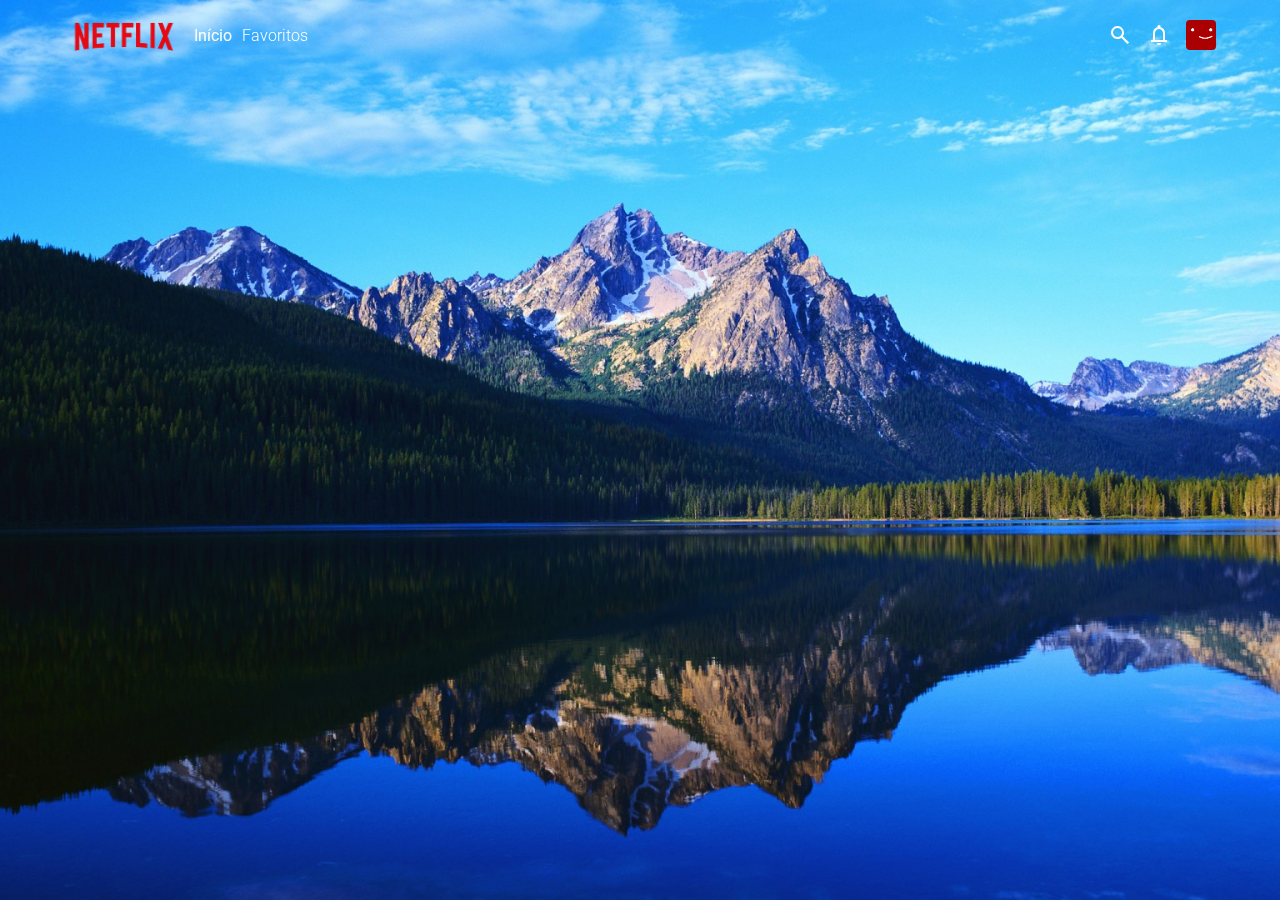
==== content.html @ c28ffc98 "first commit" ====
<!DOCTYPE html>
<html lang="pt-br">
  <head>
    <meta charset="UTF-8" />
    <meta http-equiv="X-UA-Compatible" content="IE=edge" />
    <meta name="viewport" content="width=device-width, initial-scale=1.0" />
    <link rel="shortcut icon" href="imagens/favicon.ico" type="image/x-icon" />
    <link rel="stylesheet" href="content.css" />
    <link
      rel="stylesheet"
      href="https://fonts.googleapis.com/css2?family=Material+Symbols+Outlined:opsz,wght,FILL,GRAD@48,400,0,0"
    />
    <link
      rel="stylesheet"
      href="https://fonts.googleapis.com/css2?family=Material+Symbols+Outlined:opsz,wght,FILL,GRAD@48,400,0,0"
    />
    <link
      rel="stylesheet"
      href="https://fonts.googleapis.com/css2?family=Material+Symbols+Outlined:opsz,wght,FILL,GRAD@48,400,0,0"
    />
    <title>Netflix</title>
  </head>
  <body>
    <!-- Nav -->
    <div class="nav-container">
      <nav>
        <div class="nav-left">
          <img src="imagens/netflix.png" alt="" />
          <span>Início</span>
          <span>Favoritos</span>
        </div>

        <div class="nav-rigth">
          <span id="lupa" class="material-symbols-outlined"> search </span>
          <span id="sino" class="material-symbols-outlined">notifications</span>
          <img src="imagens/Profile.jpeg" alt="" />
        </div>
      </nav>
    </div>

    <!-- Movie -->
    <div class="movie"></div>

    <!-- Trends -->

    <div class="trends">
      <img src="./imagens/film.jpg" alt="" />
    </div>
  </body>
</html>
---- content.css ----
@charset "UTF-8";
@import url("https://fonts.googleapis.com/css2?family=Roboto:wght@100;300;400;700&display=swap");

* {
  padding: 0;
  border: 0;
  margin: 0;
  box-sizing: border-box;
}

body {
  font-family: "Roboto", sans-serif;
  height: 100vh;
  background-color: rgb(17, 17, 17);
  color: #fff;
}

.nav-container {
  display: flex;
  width: 100vw;
  justify-content: center;
  align-items: center;
}

nav {
  display: flex;
  position: fixed;
  top: 0%;
  justify-content: space-between;
  width: 90%;
}

.nav-left {
  display: flex;
  justify-content: center;
  align-items: center;
  gap: 10px;
}

.nav-left img {
  width: 120px;
  height: 70px;
}

.nav-left span:first-child {
  font-weight: 400;
}

.nav-left span:last-child {
  font-weight: 300;
}

.nav-rigth {
  display: flex;
  justify-content: center;
  align-items: center;
  gap: 15px;
}

.nav-rigth img {
  width: 30px;
  height: 30px;
  border-radius: 4px;
}

.movie {
  display: flex;
  justify-content: center;
  align-items: center;
}

nav span {
  cursor: pointer;
}

.trends {
  display: flex;
  justify-content: center;
  align-items: center;
  height: 100vh;
  width: 100vw;
  position: absolute;
  top: 0;
  left: 0;
  z-index: -10;
}

.trends img {
  width: 100%;
  height: 100%;
  object-fit: cover;
}
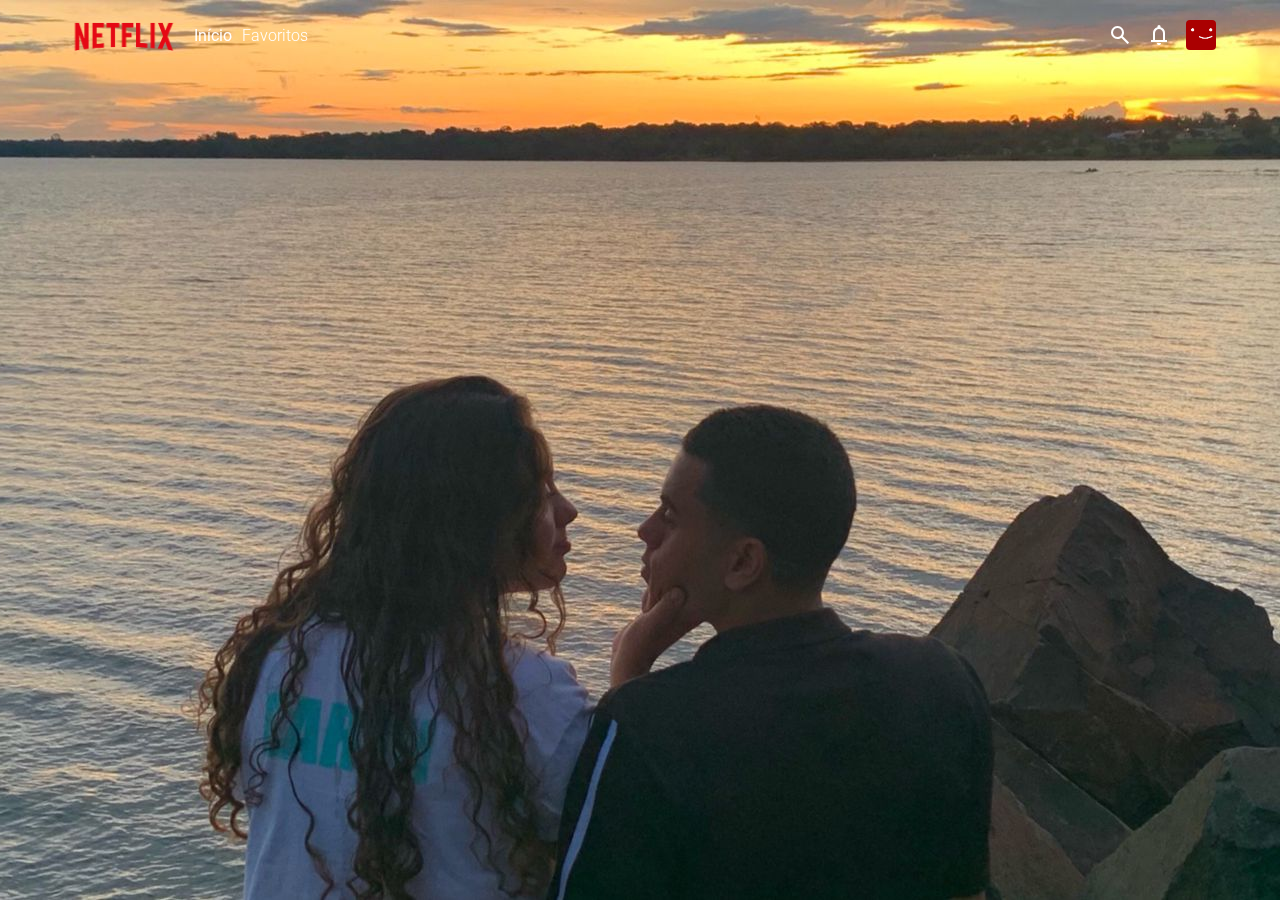
==== commit 497443ea: "photos" ====
--- a/content.html
+++ b/content.html
@@ -44,7 +44,7 @@
     <!-- Trends -->
 
     <div class="trends">
-      <img src="./imagens/film.jpg" alt="" />
+      <img src="./imagens/film2.jpg" alt="" />
     </div>
   </body>
 </html>
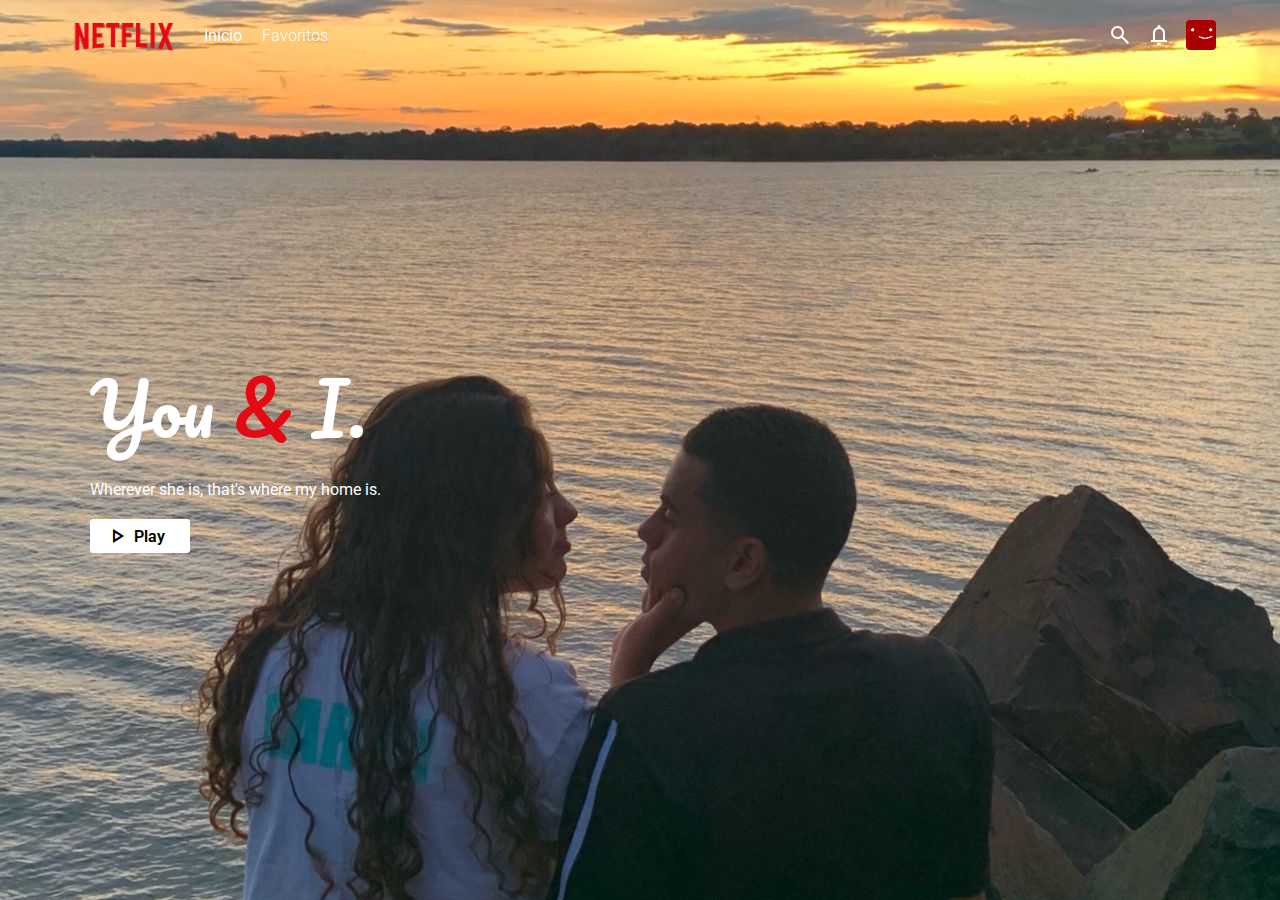
==== commit a275d08f: "Firts Movie" ====
--- a/content.html
+++ b/content.html
@@ -1,50 +1,57 @@
 <!DOCTYPE html>
 <html lang="pt-br">
-  <head>
-    <meta charset="UTF-8" />
-    <meta http-equiv="X-UA-Compatible" content="IE=edge" />
-    <meta name="viewport" content="width=device-width, initial-scale=1.0" />
-    <link rel="shortcut icon" href="imagens/favicon.ico" type="image/x-icon" />
-    <link rel="stylesheet" href="content.css" />
-    <link
-      rel="stylesheet"
-      href="https://fonts.googleapis.com/css2?family=Material+Symbols+Outlined:opsz,wght,FILL,GRAD@48,400,0,0"
-    />
-    <link
-      rel="stylesheet"
-      href="https://fonts.googleapis.com/css2?family=Material+Symbols+Outlined:opsz,wght,FILL,GRAD@48,400,0,0"
-    />
-    <link
-      rel="stylesheet"
-      href="https://fonts.googleapis.com/css2?family=Material+Symbols+Outlined:opsz,wght,FILL,GRAD@48,400,0,0"
-    />
-    <title>Netflix</title>
-  </head>
-  <body>
-    <!-- Nav -->
-    <div class="nav-container">
-      <nav>
-        <div class="nav-left">
-          <img src="imagens/netflix.png" alt="" />
-          <span>Início</span>
-          <span>Favoritos</span>
-        </div>
 
-        <div class="nav-rigth">
-          <span id="lupa" class="material-symbols-outlined"> search </span>
-          <span id="sino" class="material-symbols-outlined">notifications</span>
-          <img src="imagens/Profile.jpeg" alt="" />
-        </div>
-      </nav>
+<head>
+  <meta charset="UTF-8" />
+  <meta http-equiv="X-UA-Compatible" content="IE=edge" />
+  <meta name="viewport" content="width=device-width, initial-scale=1.0" />
+  <link rel="shortcut icon" href="imagens/favicon.ico" type="image/x-icon" />
+  <link rel="stylesheet" href="content.css" />
+  <link rel="stylesheet" href="https://fonts.googleapis.com/css2?family=Material+Symbols+Outlined:opsz,wght,FILL,GRAD@48,400,0,0"
+  />
+  <link rel="stylesheet" href="https://fonts.googleapis.com/css2?family=Material+Symbols+Outlined:opsz,wght,FILL,GRAD@48,400,0,0"
+  />
+  <link rel="stylesheet" href="https://fonts.googleapis.com/css2?family=Material+Symbols+Outlined:opsz,wght,FILL,GRAD@48,400,0,0"
+  />
+  <link rel="stylesheet" href="https://fonts.googleapis.com/css2?family=Material+Symbols+Outlined:opsz,wght,FILL,GRAD@48,400,1,200" />
+  <title>Netflix</title>
+</head>
+
+<body>
+  <!-- Nav -->
+  <div class="nav-container">
+    <nav>
+      <div class="nav-left">
+        <img src="imagens/netflix.png" alt="" />
+        <span>Início</span>
+        <span>Favoritos</span>
+      </div>
+
+      <div class="nav-rigth">
+        <span id="lupa" class="material-symbols-outlined"> search </span>
+        <span id="sino" class="material-symbols-outlined">notifications</span>
+        <img src="imagens/Profile.jpeg" alt="" />
+      </div>
+    </nav>
+  </div>
+
+  <!-- Movie -->
+  <div class="movie"></div>
+
+  <!-- Trends -->
+
+  <div class="trends">
+    <img src="./imagens/film2.jpg" alt="" />
+
+    <div class="container">
+      <p class="title"> You <span class="and">&</span> I. </p>
+      <p class="description"> Wherever she is, that's where my home is. </p>
+      <a href="#">
+        <span id="Play" class="material-symbols-outlined">play_arrow</span>
+        Play
+      </a>
     </div>
+  </div>
+</body>
 
-    <!-- Movie -->
-    <div class="movie"></div>
-
-    <!-- Trends -->
-
-    <div class="trends">
-      <img src="./imagens/film2.jpg" alt="" />
-    </div>
-  </body>
-</html>
+</html>--- a/content.css
+++ b/content.css
@@ -1,5 +1,7 @@
 @charset "UTF-8";
 @import url("https://fonts.googleapis.com/css2?family=Roboto:wght@100;300;400;700&display=swap");
+@import url('https://fonts.googleapis.com/css2?family=Pacifico&display=swap');
+
 
 * {
   padding: 0;
@@ -28,13 +30,14 @@
   top: 0%;
   justify-content: space-between;
   width: 90%;
+  z-index: 10
 }
 
 .nav-left {
   display: flex;
   justify-content: center;
   align-items: center;
-  gap: 10px;
+  gap: 20px;
 }
 
 .nav-left img {
@@ -43,7 +46,7 @@
 }
 
 .nav-left span:first-child {
-  font-weight: 400;
+  font-weight: 600;
 }
 
 .nav-left span:last-child {
@@ -82,11 +85,46 @@
   position: absolute;
   top: 0;
   left: 0;
-  z-index: -10;
 }
 
 .trends img {
   width: 100%;
   height: 100%;
   object-fit: cover;
+  position: relative
 }
+
+.container {
+  display: flex;
+  flex-direction: column;
+  gap: 10px;
+  position: absolute;
+  left: 7%;
+}
+
+.container .title{
+  font-size: 70px;
+  font-family: 'Pacifico', cursive;
+}
+
+.and{
+  color: #E50914
+}
+
+
+.container a{
+  width: max-content;
+  text-decoration: none;
+  cursor: pointer ;
+  display: flex;
+  justify-content: center;
+  align-items: center;
+  font-family: "Roboto", sans-serif;
+  font-weight: 600;
+  margin-top: 10px;
+  gap: 5px;
+  padding: 5px 25px 5px 15px;
+  border-radius: 3px;
+  background: #fff;
+  color: #000
+}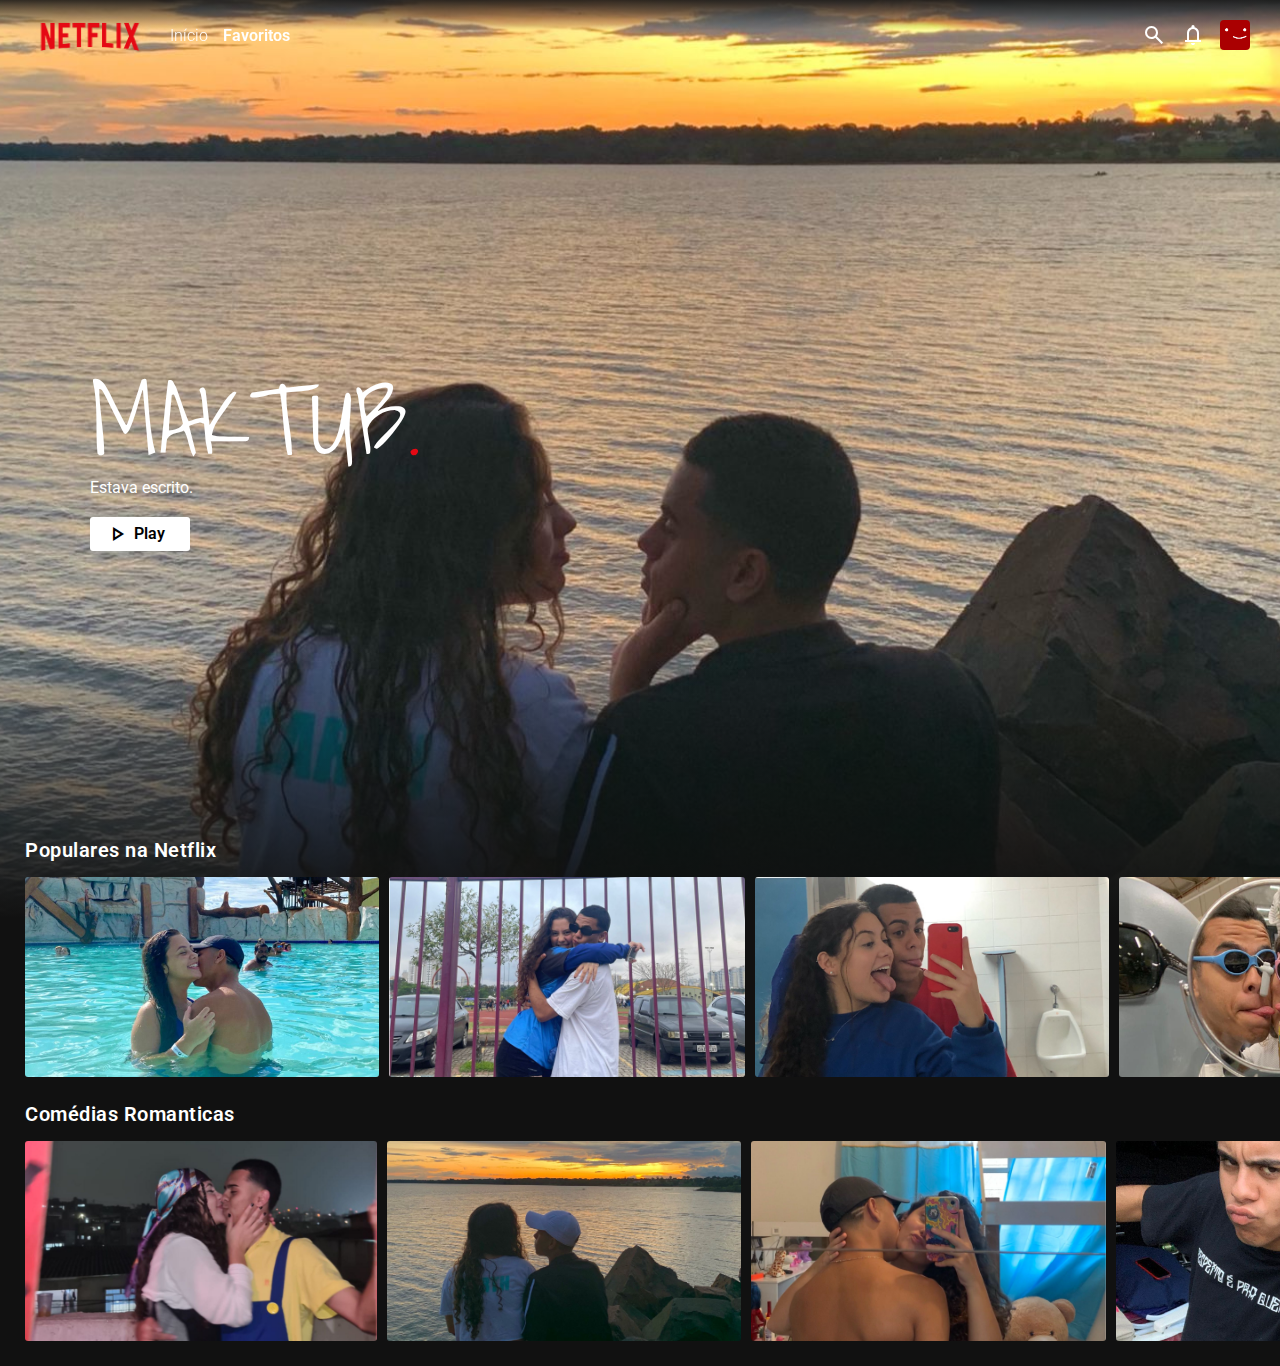
==== commit db5e3b89: "All modified" ====
--- a/content.html
+++ b/content.html
@@ -1,57 +1,99 @@
 <!DOCTYPE html>
 <html lang="pt-br">
+  <head>
+    <meta charset="UTF-8" />
+    <meta http-equiv="X-UA-Compatible" content="IE=edge" />
+    <meta name="viewport" content="width=device-width, initial-scale=1.0" />
+    <link rel="shortcut icon" href="imagens/favicon.ico" type="image/x-icon" />
+    <link rel="stylesheet" href="content.css" />
+    <link
+      rel="stylesheet"
+      href="https://fonts.googleapis.com/css2?family=Material+Symbols+Outlined:opsz,wght,FILL,GRAD@48,400,0,0"
+    />
+    <link
+      rel="stylesheet"
+      href="https://fonts.googleapis.com/css2?family=Material+Symbols+Outlined:opsz,wght,FILL,GRAD@48,400,0,0"
+    />
+    <link
+      rel="stylesheet"
+      href="https://fonts.googleapis.com/css2?family=Material+Symbols+Outlined:opsz,wght,FILL,GRAD@48,400,0,0"
+    />
+    <link
+      rel="stylesheet"
+      href="https://fonts.googleapis.com/css2?family=Material+Symbols+Outlined:opsz,wght,FILL,GRAD@48,400,1,200"
+    />
+    <title>Netflix</title>
+  </head>
 
-<head>
-  <meta charset="UTF-8" />
-  <meta http-equiv="X-UA-Compatible" content="IE=edge" />
-  <meta name="viewport" content="width=device-width, initial-scale=1.0" />
-  <link rel="shortcut icon" href="imagens/favicon.ico" type="image/x-icon" />
-  <link rel="stylesheet" href="content.css" />
-  <link rel="stylesheet" href="https://fonts.googleapis.com/css2?family=Material+Symbols+Outlined:opsz,wght,FILL,GRAD@48,400,0,0"
-  />
-  <link rel="stylesheet" href="https://fonts.googleapis.com/css2?family=Material+Symbols+Outlined:opsz,wght,FILL,GRAD@48,400,0,0"
-  />
-  <link rel="stylesheet" href="https://fonts.googleapis.com/css2?family=Material+Symbols+Outlined:opsz,wght,FILL,GRAD@48,400,0,0"
-  />
-  <link rel="stylesheet" href="https://fonts.googleapis.com/css2?family=Material+Symbols+Outlined:opsz,wght,FILL,GRAD@48,400,1,200" />
-  <title>Netflix</title>
-</head>
+  <body>
+    <script src="content.js"></script>
 
-<body>
-  <!-- Nav -->
-  <div class="nav-container">
-    <nav>
-      <div class="nav-left">
-        <img src="imagens/netflix.png" alt="" />
-        <span>Início</span>
-        <span>Favoritos</span>
+    <!-- Nav -->
+    <div class="nav-container">
+      <nav>
+        <div class="nav-left">
+          <img src="imagens/netflix.png" alt="" />
+          <div class="spanDesktop">
+            <span>Início</span>
+            <span>Favoritos</span>
+          </div>
+        </div>
+
+        <div class="nav-rigth">
+          <span id="lupa" class="material-symbols-outlined"> search </span>
+          <span id="sino" class="material-symbols-outlined">notifications</span>
+          <img src="imagens/Profile.jpeg" alt="" />
+        </div>
+      </nav>
+    </div>
+
+    <!-- Movie -->
+
+    <div class="movie">
+      <div class="gradienteTop"></div>
+      <img src="./imagens/film.jpg" alt="" class="ImgDesktop" />
+      <img src="./imagens/film2.jpg" alt="" class="ImgMobile" />
+
+      <div class="container">
+        <!-- <p class="title">You <span class="and">&</span> I.</p> -->
+        <p class="title">MAKTUB<span class="and">.</span></p>
+        <p class="description">Estava escrito.</p>
+        <a href="#">
+          <span id="Play" class="material-symbols-outlined">play_arrow</span>
+          Play
+        </a>
       </div>
 
-      <div class="nav-rigth">
-        <span id="lupa" class="material-symbols-outlined"> search </span>
-        <span id="sino" class="material-symbols-outlined">notifications</span>
-        <img src="imagens/Profile.jpeg" alt="" />
+      <div class="gradienteBottom"></div>
+    </div>
+
+    <!-- Trends -->
+
+    <div class="upEfect">
+      <h1 class="trendsTitle">Populares na Netflix</h1>
+
+      <div class="containerTrends">
+        <div class="trendFilms">
+          <img src="./imagens/trendFilme1.jpeg" alt="" />
+          <img src="./imagens/trendFilme2.jpeg" alt="" />
+          <img src="./imagens/trendFilme3.jpeg" alt="" />
+          <img src="./imagens/trendFilme4.jpeg" alt="" />
+          <img src="./imagens/trendFilme5.jpeg" alt="" />
+        </div>
       </div>
-    </nav>
-  </div>
+    </div>
 
-  <!-- Movie -->
-  <div class="movie"></div>
+    <div class="upEfect">
+      <h1 class="trendsTitle">Comédias Romanticas</h1>
 
-  <!-- Trends -->
-
-  <div class="trends">
-    <img src="./imagens/film2.jpg" alt="" />
-
-    <div class="container">
-      <p class="title"> You <span class="and">&</span> I. </p>
-      <p class="description"> Wherever she is, that's where my home is. </p>
-      <a href="#">
-        <span id="Play" class="material-symbols-outlined">play_arrow</span>
-        Play
-      </a>
+      <div class="containerTrends">
+        <div class="trendFilms">
+          <img src="./imagens/comedyFilme1.jpeg" alt="" />
+          <img src="./imagens/comedyFilme2.jpeg" alt="" />
+          <img src="./imagens/comedyFilme3.jpeg" alt="" />
+          <img src="./imagens/comedyFilme4.jpeg" alt="" />
+        </div>
+      </div>
     </div>
-  </div>
-</body>
-
-</html>+  </body>
+</html>
--- a/content.css
+++ b/content.css
@@ -1,7 +1,6 @@
 @charset "UTF-8";
 @import url("https://fonts.googleapis.com/css2?family=Roboto:wght@100;300;400;700&display=swap");
-@import url('https://fonts.googleapis.com/css2?family=Pacifico&display=swap');
-
+@import url("https://fonts.googleapis.com/css2?family=Shadows+Into+Light&display=swap");
 
 * {
   padding: 0;
@@ -11,15 +10,26 @@
 }
 
 body {
+  height: 100vh;
   font-family: "Roboto", sans-serif;
-  height: 100vh;
   background-color: rgb(17, 17, 17);
   color: #fff;
 }
 
+body::-webkit-scrollbar {
+  display: none;
+}
+
+body::-webkit-scrollbar-track {
+  background: transparent;
+}
+
+body::-webkit-scrollbar-thumb {
+  background: transparent;
+}
+
 .nav-container {
   display: flex;
-  width: 100vw;
   justify-content: center;
   align-items: center;
 }
@@ -27,10 +37,12 @@
 nav {
   display: flex;
   position: fixed;
+  justify-content: space-between;
   top: 0%;
-  justify-content: space-between;
-  width: 90%;
-  z-index: 10
+  width: 100%;
+  z-index: 10;
+  padding: 0 30px;
+  background-color: transparent;
 }
 
 .nav-left {
@@ -46,11 +58,11 @@
 }
 
 .nav-left span:first-child {
+  font-weight: 300;
+}
+
+.nav-left span:last-child {
   font-weight: 600;
-}
-
-.nav-left span:last-child {
-  font-weight: 300;
 }
 
 .nav-rigth {
@@ -65,33 +77,42 @@
   height: 30px;
   border-radius: 4px;
 }
-
-.movie {
-  display: flex;
-  justify-content: center;
-  align-items: center;
-}
-
 nav span {
   cursor: pointer;
 }
-
-.trends {
-  display: flex;
-  justify-content: center;
-  align-items: center;
-  height: 100vh;
-  width: 100vw;
-  position: absolute;
+.movie {
+  display: flex;
+  justify-content: center;
+  align-items: center;
+  height: 102vh;
+  width: 100%;
+  position: relative;
   top: 0;
   left: 0;
-}
-
-.trends img {
+  overflow: hidden;
+}
+
+.movie img {
   width: 100%;
   height: 100%;
   object-fit: cover;
-  position: relative
+  position: absolute;
+  z-index: -1;
+}
+.gradienteBottom {
+  position: absolute;
+  bottom: 0;
+  width: 100%;
+  height: 30%;
+  background: linear-gradient(rgba(0, 0, 0, 0), rgb(17, 17, 17));
+}
+
+.gradienteTop {
+  position: absolute;
+  top: -5px;
+  width: 100%;
+  height: 35px;
+  background: linear-gradient(rgb(17, 17, 17), rgba(0, 0, 0, 0));
 }
 
 .container {
@@ -102,20 +123,20 @@
   left: 7%;
 }
 
-.container .title{
-  font-size: 70px;
-  font-family: 'Pacifico', cursive;
-}
-
-.and{
-  color: #E50914
-}
-
-
-.container a{
+.container .title {
+  font-size: 100px;
+  line-height: 100px;
+  font-family: "Shadows Into Light", cursive;
+}
+
+.and {
+  color: #e50914;
+}
+
+.container a {
   width: max-content;
   text-decoration: none;
-  cursor: pointer ;
+  cursor: pointer;
   display: flex;
   justify-content: center;
   align-items: center;
@@ -126,5 +147,140 @@
   padding: 5px 25px 5px 15px;
   border-radius: 3px;
   background: #fff;
-  color: #000
-}+  color: #000;
+}
+
+/* Trends */
+
+.upEfect {
+  display: flex;
+  flex-direction: column;
+  gap: 15px;
+  padding-bottom: 20px;
+  transform: translateY(-80px);
+}
+
+.trendsTitle {
+  margin-left: 25px;
+  font-size: 20px;
+  font-weight: 600;
+  letter-spacing: 0.5px;
+}
+
+.containerTrends {
+  width: 100%;
+  display: flex;
+  flex-direction: column;
+  justify-content: center;
+  align-items: center;
+  overflow-x: scroll;
+  padding: 0 25px;
+  padding-bottom: 5px;
+}
+
+.containerTrends::-webkit-scrollbar {
+  height: 5px;
+}
+
+.containerTrends::-webkit-scrollbar-track {
+  background: transparent;
+}
+
+.containerTrends::-webkit-scrollbar-thumb {
+  background: rgba(255, 255, 255, 0.1);
+  border-radius: 999px;
+}
+
+.trendFilms {
+  width: 100%;
+  display: flex;
+  gap: 10px;
+}
+
+.trendFilms img {
+  height: 200px;
+  object-fit: cover;
+  border-radius: 3px;
+}
+
+/* Imagens Principal Mobile e Desktop */
+
+@media (min-width: 800px) {
+  .trendFilms img:last-child {
+    padding-right: 25px;
+  }
+
+  .ImgDesktop {
+    display: flex;
+  }
+
+  .spanDesktop {
+    display: flex;
+    justify-content: center;
+    align-items: center;
+    gap: 15px;
+  }
+
+  .ImgMobile {
+    display: none;
+  }
+}
+
+@media (max-width: 600px) {
+  .ImgDesktop {
+    display: none;
+  }
+
+  .spanDesktop {
+    display: none;
+  }
+
+  .ImgMobile {
+    display: flex;
+  }
+
+  /* Navigation */
+  nav {
+    padding: 0 15px;
+  }
+
+  .nav-left img {
+    width: 100px;
+    height: 60px;
+  }
+
+  .nav-rigth {
+    gap: 10px;
+  }
+
+  .nav-rigth img {
+    width: 25px;
+    height: 25px;
+  }
+
+  .nav-rigth span {
+    font-size: 25px;
+  }
+
+  /* Principal */
+
+  .movie {
+    height: 100vh;
+  }
+
+  .container {
+    gap: 10px;
+    left: 5%;
+    top: 34%;
+  }
+
+  .container .title {
+    font-size: 70px;
+    line-height: 60px;
+    font-family: "Shadows Into Light", cursive;
+  }
+
+  .container .description {
+    font-size: 15px;
+  }
+}
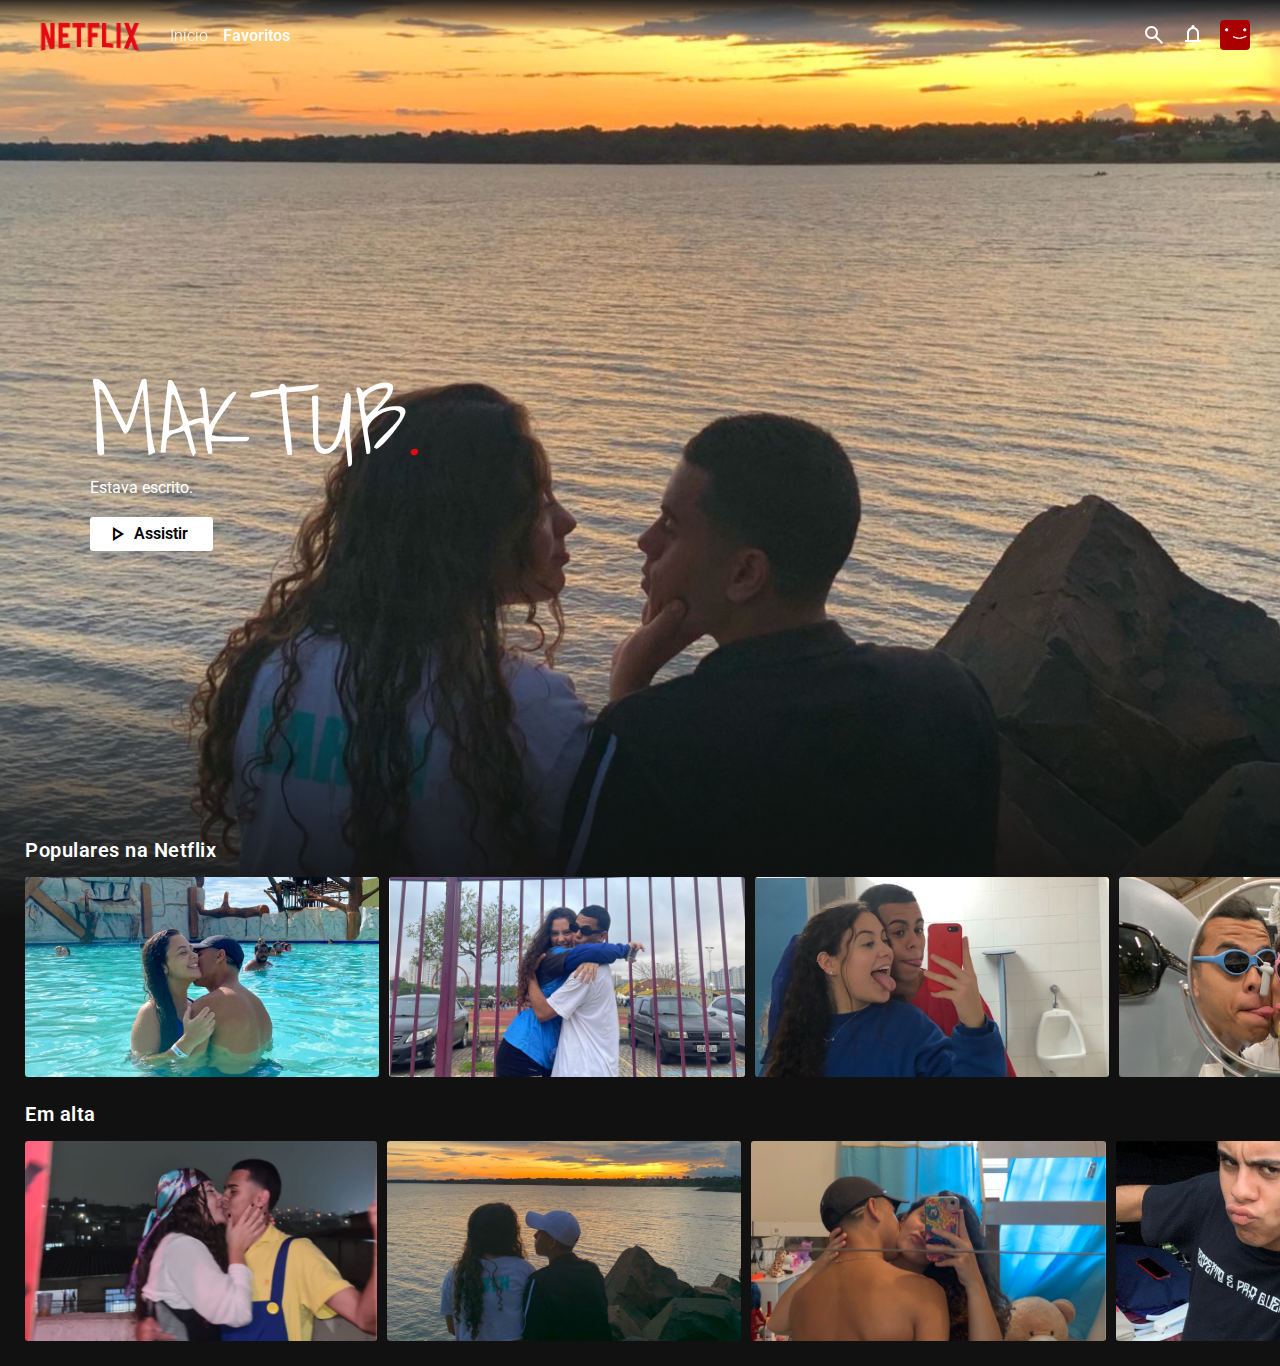
==== commit 80141ddb: "On production" ====
--- a/content.html
+++ b/content.html
@@ -3,9 +3,9 @@
   <head>
     <meta charset="UTF-8" />
     <meta http-equiv="X-UA-Compatible" content="IE=edge" />
+    <link rel="shortcut icon" href="./assets/img/favicon.ico" type="image/x-icon" />
     <meta name="viewport" content="width=device-width, initial-scale=1.0" />
-    <link rel="shortcut icon" href="imagens/favicon.ico" type="image/x-icon" />
-    <link rel="stylesheet" href="content.css" />
+    <link rel="stylesheet" href="./assets/css/content.css" />
     <link
       rel="stylesheet"
       href="https://fonts.googleapis.com/css2?family=Material+Symbols+Outlined:opsz,wght,FILL,GRAD@48,400,0,0"
@@ -32,7 +32,7 @@
     <div class="nav-container">
       <nav>
         <div class="nav-left">
-          <img src="imagens/netflix.png" alt="" />
+          <img src="./assets/img/netflix.png" alt="" />
           <div class="spanDesktop">
             <span>Início</span>
             <span>Favoritos</span>
@@ -42,7 +42,7 @@
         <div class="nav-rigth">
           <span id="lupa" class="material-symbols-outlined"> search </span>
           <span id="sino" class="material-symbols-outlined">notifications</span>
-          <img src="imagens/Profile.jpeg" alt="" />
+          <img src="./assets/img/Profile.jpeg" alt="" />
         </div>
       </nav>
     </div>
@@ -51,8 +51,8 @@
 
     <div class="movie">
       <div class="gradienteTop"></div>
-      <img src="./imagens/film.jpg" alt="" class="ImgDesktop" />
-      <img src="./imagens/film2.jpg" alt="" class="ImgMobile" />
+      <img src="./assets/img/film.jpg" alt="" class="ImgDesktop" />
+      <img src="./assets/img/film2.jpg" alt="" class="ImgMobile" />
 
       <div class="container">
         <!-- <p class="title">You <span class="and">&</span> I.</p> -->
@@ -60,7 +60,7 @@
         <p class="description">Estava escrito.</p>
         <a href="#">
           <span id="Play" class="material-symbols-outlined">play_arrow</span>
-          Play
+          Assistir
         </a>
       </div>
 
@@ -72,26 +72,30 @@
     <div class="upEfect">
       <h1 class="trendsTitle">Populares na Netflix</h1>
 
-      <div class="containerTrends">
-        <div class="trendFilms">
-          <img src="./imagens/trendFilme1.jpeg" alt="" />
-          <img src="./imagens/trendFilme2.jpeg" alt="" />
-          <img src="./imagens/trendFilme3.jpeg" alt="" />
-          <img src="./imagens/trendFilme4.jpeg" alt="" />
-          <img src="./imagens/trendFilme5.jpeg" alt="" />
+      <div class="containerFilms">
+        <div class="Films">
+          <img src="./assets/img/trendFilme1.jpeg" alt="" />
+          <img src="./assets/img/trendFilme2.jpeg" alt="" />
+          <img src="./assets/img/trendFilme3.jpeg" alt="" />
+          <img src="./assets/img/trendFilme4.jpeg" alt="" />
+          <img src="./assets/img/trendFilme5.jpeg" alt="" />
+          <img src="./assets/img/trendFilme6.jpeg" alt="" />
+          <img src="./assets/img/trendFilme7.jpeg" alt="" />
         </div>
       </div>
     </div>
 
     <div class="upEfect">
-      <h1 class="trendsTitle">Comédias Romanticas</h1>
+      <h1 class="trendsTitle">Em alta</h1>
 
-      <div class="containerTrends">
-        <div class="trendFilms">
-          <img src="./imagens/comedyFilme1.jpeg" alt="" />
-          <img src="./imagens/comedyFilme2.jpeg" alt="" />
-          <img src="./imagens/comedyFilme3.jpeg" alt="" />
-          <img src="./imagens/comedyFilme4.jpeg" alt="" />
+      <div class="containerFilms">
+        <div class="Films">
+          <img src="./assets/img/comedyFilme1.jpeg" alt="" />
+          <img src="./assets/img/comedyFilme2.jpeg" alt="" />
+          <img src="./assets/img/comedyFilme3.jpeg" alt="" />
+          <img src="./assets/img/comedyFilme4.jpeg" alt="" />
+          <img src="./assets/img/comedyFilme5.jpeg" alt="" />
+          <img src="./assets/img/comedyFilme6.jpeg" alt="" />
         </div>
       </div>
     </div>
--- a/assets/css/content.css
+++ b/assets/css/content.css
@@ -0,0 +1,286 @@
+@charset "UTF-8";
+@import url("https://fonts.googleapis.com/css2?family=Roboto:wght@100;300;400;700&display=swap");
+@import url("https://fonts.googleapis.com/css2?family=Shadows+Into+Light&display=swap");
+
+* {
+  padding: 0;
+  border: 0;
+  margin: 0;
+  box-sizing: border-box;
+}
+
+body {
+  height: 100vh;
+  font-family: "Roboto", sans-serif;
+  background-color: rgb(17, 17, 17);
+  color: #fff;
+}
+
+body::-webkit-scrollbar {
+  display: none;
+}
+
+body::-webkit-scrollbar-track {
+  background: transparent;
+}
+
+body::-webkit-scrollbar-thumb {
+  background: transparent;
+}
+
+.nav-container {
+  display: flex;
+  justify-content: center;
+  align-items: center;
+}
+
+nav {
+  display: flex;
+  position: fixed;
+  justify-content: space-between;
+  top: 0%;
+  width: 100%;
+  z-index: 10;
+  padding: 0 30px;
+  background-color: transparent;
+}
+
+.nav-left {
+  display: flex;
+  justify-content: center;
+  align-items: center;
+  gap: 20px;
+}
+
+.nav-left img {
+  width: 120px;
+  height: 70px;
+}
+
+.nav-left span:first-child {
+  font-weight: 300;
+}
+
+.nav-left span:last-child {
+  font-weight: 600;
+}
+
+.nav-rigth {
+  display: flex;
+  justify-content: center;
+  align-items: center;
+  gap: 15px;
+}
+
+.nav-rigth img {
+  width: 30px;
+  height: 30px;
+  border-radius: 4px;
+}
+nav span {
+  cursor: pointer;
+}
+.movie {
+  display: flex;
+  justify-content: center;
+  align-items: center;
+  height: 102vh;
+  width: 100%;
+  position: relative;
+  top: 0;
+  left: 0;
+  overflow: hidden;
+}
+
+.movie img {
+  width: 100%;
+  height: 100%;
+  object-fit: cover;
+  position: absolute;
+  z-index: -1;
+}
+.gradienteBottom {
+  position: absolute;
+  bottom: 0;
+  width: 100%;
+  height: 30%;
+  background: linear-gradient(rgba(0, 0, 0, 0), rgb(17, 17, 17));
+}
+
+.gradienteTop {
+  position: absolute;
+  top: -5px;
+  width: 100%;
+  height: 35px;
+  background: linear-gradient(rgb(17, 17, 17), rgba(0, 0, 0, 0));
+}
+
+.container {
+  display: flex;
+  flex-direction: column;
+  gap: 10px;
+  position: absolute;
+  left: 7%;
+}
+
+.container .title {
+  font-size: 100px;
+  line-height: 100px;
+  font-family: "Shadows Into Light", cursive;
+}
+
+.and {
+  color: #e50914;
+}
+
+.container a {
+  width: max-content;
+  text-decoration: none;
+  cursor: pointer;
+  display: flex;
+  justify-content: center;
+  align-items: center;
+  font-family: "Roboto", sans-serif;
+  font-weight: 600;
+  margin-top: 10px;
+  gap: 5px;
+  padding: 5px 25px 5px 15px;
+  border-radius: 3px;
+  background: #fff;
+  color: #000;
+}
+
+/* Trends */
+
+.upEfect {
+  display: flex;
+  flex-direction: column;
+  gap: 15px;
+  padding-bottom: 20px;
+  transform: translateY(-80px);
+}
+
+.trendsTitle {
+  margin-left: 25px;
+  font-size: 20px;
+  font-weight: 600;
+  letter-spacing: 0.5px;
+}
+
+.containerFilms {
+  width: 100%;
+  display: flex;
+  flex-direction: column;
+  justify-content: center;
+  align-items: center;
+  overflow-x: scroll;
+  padding: 0 25px;
+  padding-bottom: 5px;
+}
+
+.containerFilms::-webkit-scrollbar {
+  height: 5px;
+}
+
+.containerFilms::-webkit-scrollbar-track {
+  background: transparent;
+}
+
+.containerFilms::-webkit-scrollbar-thumb {
+  background: rgba(255, 255, 255, 0.1);
+  border-radius: 999px;
+}
+
+.Films {
+  width: 100%;
+  display: flex;
+  gap: 10px;
+}
+
+.Films img {
+  height: 200px;
+  object-fit: cover;
+  border-radius: 3px;
+}
+
+/* Imagens Principal Mobile e Desktop */
+
+@media (min-width: 800px) {
+  .Films img:last-child {
+    padding-right: 25px;
+  }
+
+  .ImgDesktop {
+    display: flex;
+  }
+
+  .spanDesktop {
+    display: flex;
+    justify-content: center;
+    align-items: center;
+    gap: 15px;
+  }
+
+  .ImgMobile {
+    display: none;
+  }
+}
+
+@media (max-width: 600px) {
+  .ImgDesktop {
+    display: none;
+  }
+
+  .spanDesktop {
+    display: none;
+  }
+
+  .ImgMobile {
+    display: flex;
+  }
+
+  /* Navigation */
+  nav {
+    padding: 0 15px;
+  }
+
+  .nav-left img {
+    width: 100px;
+    height: 60px;
+  }
+
+  .nav-rigth {
+    gap: 10px;
+  }
+
+  .nav-rigth img {
+    width: 25px;
+    height: 25px;
+  }
+
+  .nav-rigth span {
+    font-size: 25px;
+  }
+
+  /* Principal */
+
+  .movie {
+    height: 100vh;
+  }
+
+  .container {
+    gap: 10px;
+    left: 5%;
+    top: 34%;
+  }
+
+  .container .title {
+    font-size: 70px;
+    line-height: 60px;
+    font-family: "Shadows Into Light", cursive;
+  }
+
+  .container .description {
+    font-size: 15px;
+  }
+}
